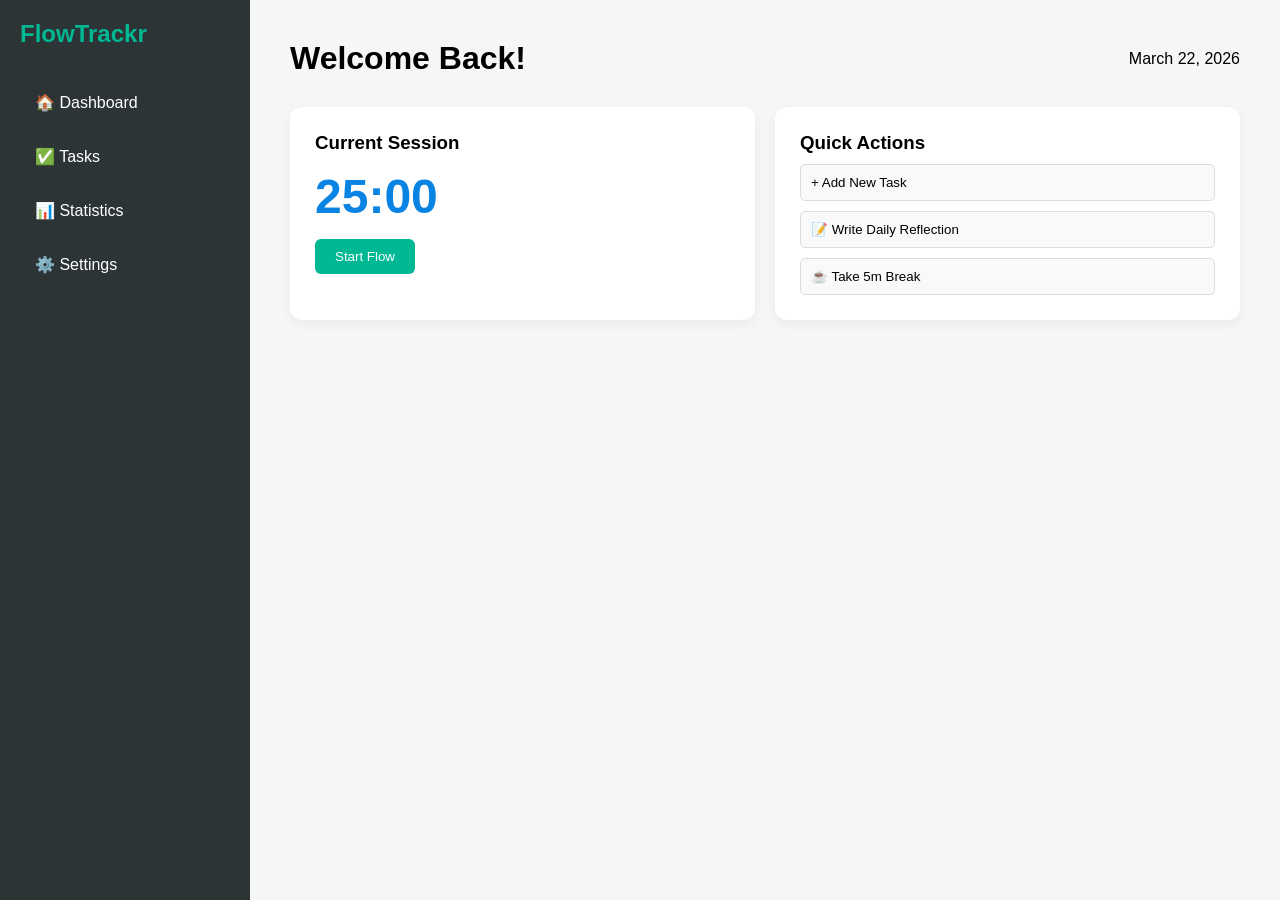
==== index.html @ 5ca07c94 "Revamp index.html with sidebar and new title Updated the title and modified the layout with a sideba" ====
<!DOCTYPE html>
<html lang="en">
<head>
    <meta charset="UTF-8">
    <meta name="viewport" content="width=device-width, initial-scale=1.0">
    <title>FlowTrackr Dashboard</title>
    <style>
        * { box-sizing: border-box; margin: 0; padding: 0; }
        body { font-family: 'Inter', sans-serif; background: #f4f7f6; display: flex; height: 100vh; }

        /* Sidebar Layout */
        .sidebar { width: 250px; background: #2d3436; color: white; padding: 20px; display: flex; flex-direction: column; }
        .sidebar h2 { margin-bottom: 30px; font-size: 1.5rem; color: #00b894; }
        .nav-item { padding: 15px; cursor: pointer; border-radius: 8px; transition: 0.3s; margin-bottom: 5px; }
        .nav-item:hover { background: #4b5557; }

        /* Main Content Area */
        .main-content { flex: 1; padding: 40px; overflow-y: auto; }
        .header { display: flex; justify-content: space-between; align-items: center; margin-bottom: 30px; }
        
        /* Dashboard Grid (The Cards) */
        .grid { display: grid; grid-template-columns: repeat(auto-fit, minmax(300px, 1fr)); gap: 20px; }
        .card { background: white; padding: 25px; border-radius: 12px; box-shadow: 0 4px 12px rgba(0,0,0,0.05); }
        
        /* Components */
        .timer-val { font-size: 3rem; font-weight: bold; color: #0984e3; margin: 15px 0; }
        .btn { background: #00b894; color: white; border: none; padding: 10px 20px; border-radius: 6px; cursor: pointer; }
        .quick-action { display: block; width: 100%; text-align: left; padding: 10px; margin-top: 10px; background: #f9f9f9; border: 1px solid #ddd; border-radius: 5px; cursor: pointer; }
    </style>
</head>
<body>

    <div class="sidebar">
        <h2>FlowTrackr</h2>
        <div class="nav-item">🏠 Dashboard</div>
        <div class="nav-item">✅ Tasks</div>
        <div class="nav-item">📊 Statistics</div>
        <div class="nav-item">⚙️ Settings</div>
    </div>

    <div class="main-content">
        <div class="header">
            <h1>Welcome Back!</h1>
            <span>March 22, 2026</span>
        </div>

        <div class="grid">
            <div class="card">
                <h3>Current Session</h3>
                <div class="timer-val" id="timer">25:00</div>
                <button class="btn" onclick="startTimer()">Start Flow</button>
            </div>

            <div class="card">
                <h3>Quick Actions</h3>
                <button class="quick-action">+ Add New Task</button>
                <button class="quick-action">📝 Write Daily Reflection</button>
                <button class="quick-action">☕ Take 5m Break</button>
            </div>
        </div>
    </div>

    <script>
        function startTimer() {
            let timeLeft = 25 * 60;
            const display = document.getElementById('timer');
            const countdown = setInterval(() => {
                let minutes = Math.floor(timeLeft / 60);
                let seconds = timeLeft % 60;
                display.innerHTML = `${minutes}:${seconds < 10 ? '0' : ''}${seconds}`;
                if (timeLeft <= 0) { clearInterval(countdown); alert("Done!"); }
                timeLeft--;
            }, 1000);
        }
    </script>
</body>
</html>
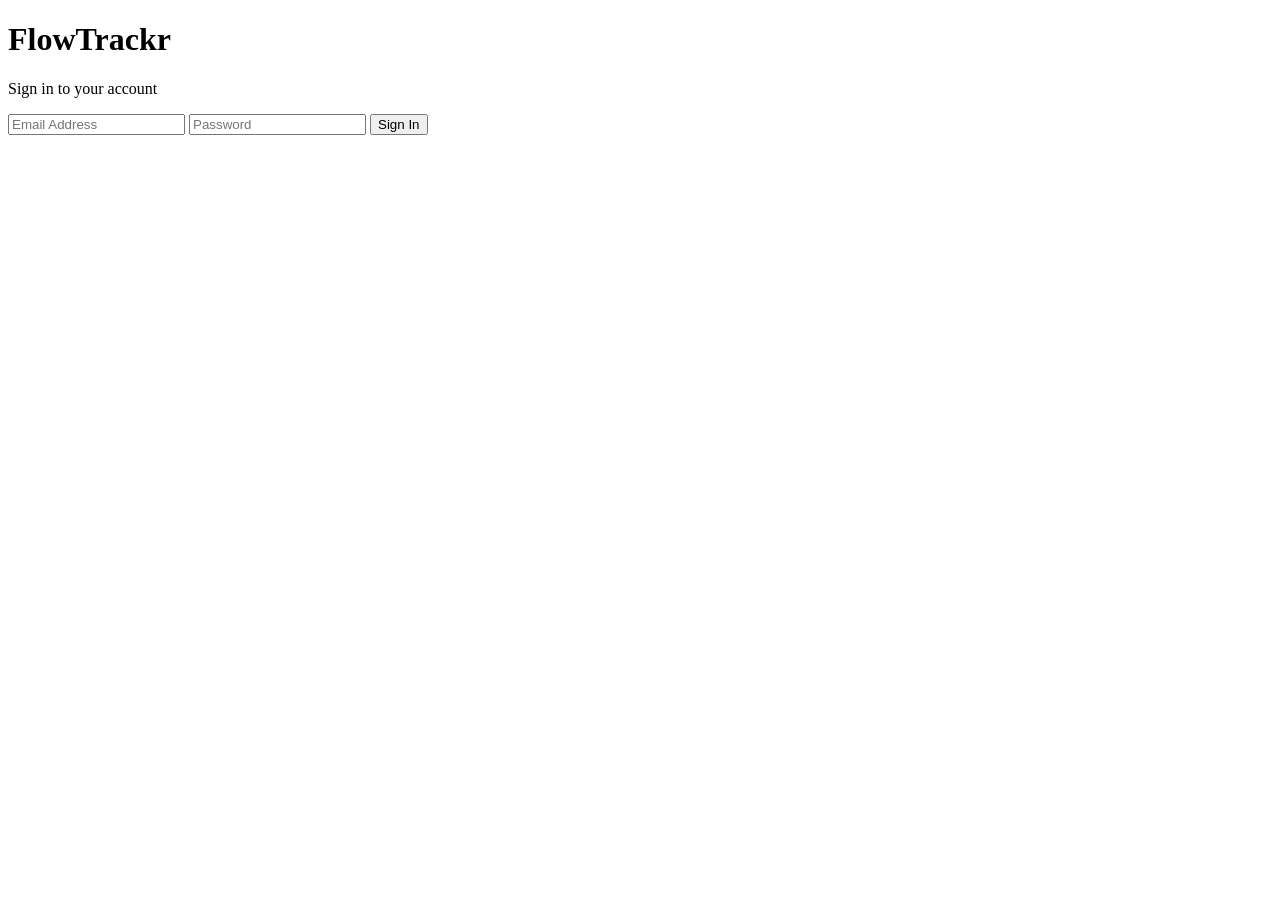
==== commit 2454fe07: "Refactor index.html for login page structure" ====
--- a/index.html
+++ b/index.html
@@ -2,75 +2,36 @@
 <html lang="en">
 <head>
     <meta charset="UTF-8">
-    <meta name="viewport" content="width=device-width, initial-scale=1.0">
-    <title>FlowTrackr Dashboard</title>
-    <style>
-        * { box-sizing: border-box; margin: 0; padding: 0; }
-        body { font-family: 'Inter', sans-serif; background: #f4f7f6; display: flex; height: 100vh; }
-
-        /* Sidebar Layout */
-        .sidebar { width: 250px; background: #2d3436; color: white; padding: 20px; display: flex; flex-direction: column; }
-        .sidebar h2 { margin-bottom: 30px; font-size: 1.5rem; color: #00b894; }
-        .nav-item { padding: 15px; cursor: pointer; border-radius: 8px; transition: 0.3s; margin-bottom: 5px; }
-        .nav-item:hover { background: #4b5557; }
-
-        /* Main Content Area */
-        .main-content { flex: 1; padding: 40px; overflow-y: auto; }
-        .header { display: flex; justify-content: space-between; align-items: center; margin-bottom: 30px; }
-        
-        /* Dashboard Grid (The Cards) */
-        .grid { display: grid; grid-template-columns: repeat(auto-fit, minmax(300px, 1fr)); gap: 20px; }
-        .card { background: white; padding: 25px; border-radius: 12px; box-shadow: 0 4px 12px rgba(0,0,0,0.05); }
-        
-        /* Components */
-        .timer-val { font-size: 3rem; font-weight: bold; color: #0984e3; margin: 15px 0; }
-        .btn { background: #00b894; color: white; border: none; padding: 10px 20px; border-radius: 6px; cursor: pointer; }
-        .quick-action { display: block; width: 100%; text-align: left; padding: 10px; margin-top: 10px; background: #f9f9f9; border: 1px solid #ddd; border-radius: 5px; cursor: pointer; }
-    </style>
+    <title>FlowTrackr | Login</title>
+    <link rel="stylesheet" href="style.css">
 </head>
-<body>
-
-    <div class="sidebar">
-        <h2>FlowTrackr</h2>
-        <div class="nav-item">🏠 Dashboard</div>
-        <div class="nav-item">✅ Tasks</div>
-        <div class="nav-item">📊 Statistics</div>
-        <div class="nav-item">⚙️ Settings</div>
-    </div>
-
-    <div class="main-content">
-        <div class="header">
-            <h1>Welcome Back!</h1>
-            <span>March 22, 2026</span>
-        </div>
-
-        <div class="grid">
-            <div class="card">
-                <h3>Current Session</h3>
-                <div class="timer-val" id="timer">25:00</div>
-                <button class="btn" onclick="startTimer()">Start Flow</button>
-            </div>
-
-            <div class="card">
-                <h3>Quick Actions</h3>
-                <button class="quick-action">+ Add New Task</button>
-                <button class="quick-action">📝 Write Daily Reflection</button>
-                <button class="quick-action">☕ Take 5m Break</button>
-            </div>
+<body class="auth-body">
+    <div id="auth-overlay">
+        <div class="auth-card">
+            <h1>FlowTrackr</h1>
+            <p>Sign in to your account</p>
+            <input type="email" id="email" class="auth-input" placeholder="Email Address">
+            <input type="password" id="password" class="auth-input" placeholder="Password">
+            <button class="auth-btn" onclick="login()">Sign In</button>
         </div>
     </div>
 
     <script>
-        function startTimer() {
-            let timeLeft = 25 * 60;
-            const display = document.getElementById('timer');
-            const countdown = setInterval(() => {
-                let minutes = Math.floor(timeLeft / 60);
-                let seconds = timeLeft % 60;
-                display.innerHTML = `${minutes}:${seconds < 10 ? '0' : ''}${seconds}`;
-                if (timeLeft <= 0) { clearInterval(countdown); alert("Done!"); }
-                timeLeft--;
-            }, 1000);
+        function login() {
+            const email = document.getElementById('email').value;
+            if(email.includes('@')) {
+                const name = email.split('@')[0];
+                const formattedName = name.charAt(0).toUpperCase() + name.slice(1);
+                
+                // Save name to browser memory
+                localStorage.setItem('userName', formattedName);
+                localStorage.setItem('userEmail', email);
+                
+                // Go to dashboard
+                window.location.href = "dashboard.html";
+            } else {
+                alert("Please enter a valid email");
+            }
         }
     </script>
 </body>
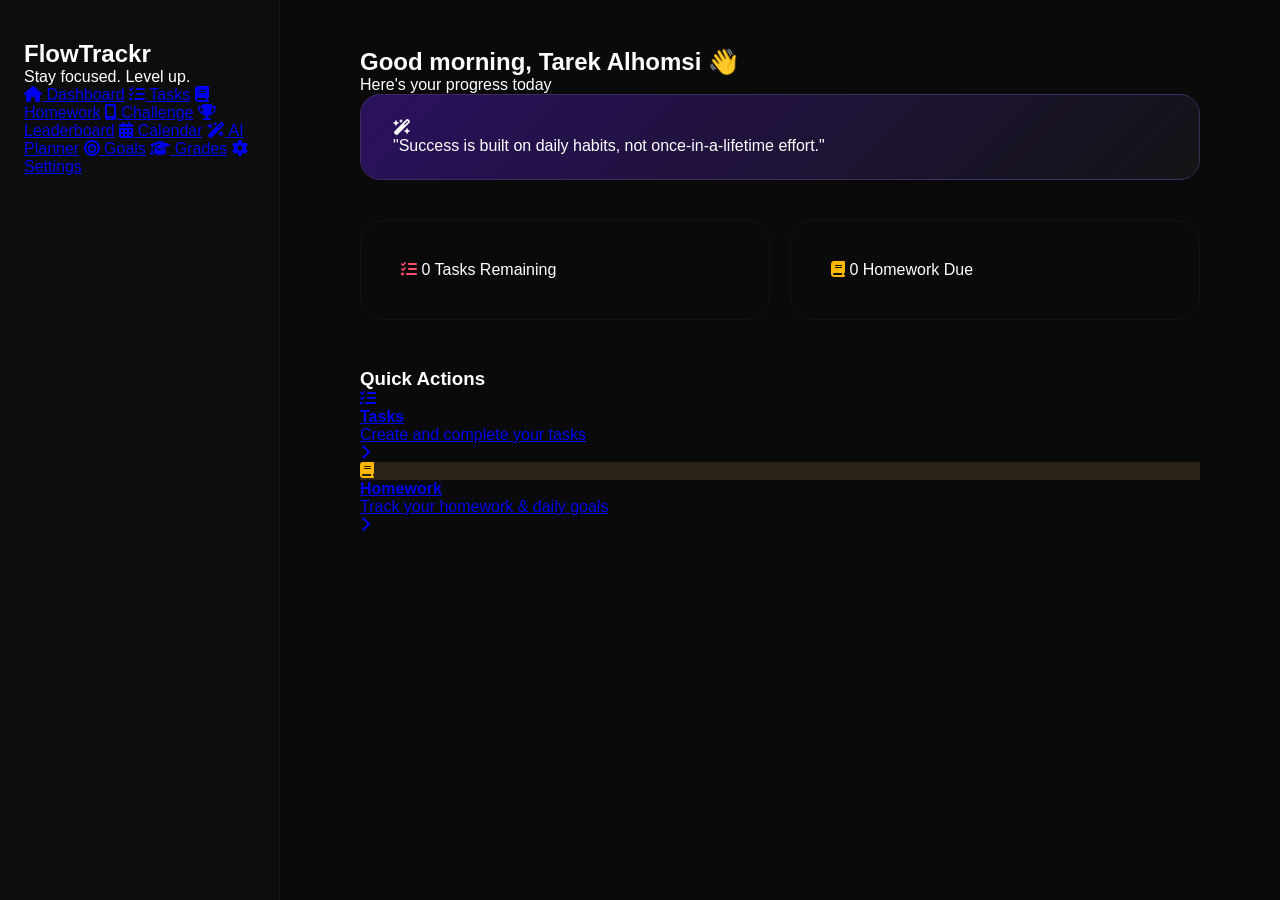
==== commit c598af10: "Update index.html" ====
--- a/index.html
+++ b/index.html
@@ -2,37 +2,76 @@
 <html lang="en">
 <head>
     <meta charset="UTF-8">
-    <title>FlowTrackr | Login</title>
+    <meta name="viewport" content="width=device-width, initial-scale=1.0">
+    <title>FlowTrackr | Dashboard</title>
     <link rel="stylesheet" href="style.css">
+    <link rel="stylesheet" href="https://cdnjs.cloudflare.com/ajax/libs/font-awesome/6.4.0/css/all.min.css">
 </head>
-<body class="auth-body">
-    <div id="auth-overlay">
-        <div class="auth-card">
+<body>
+
+    <nav>
+        <div class="logo-area">
             <h1>FlowTrackr</h1>
-            <p>Sign in to your account</p>
-            <input type="email" id="email" class="auth-input" placeholder="Email Address">
-            <input type="password" id="password" class="auth-input" placeholder="Password">
-            <button class="auth-btn" onclick="login()">Sign In</button>
+            <p>Stay focused. Level up.</p>
         </div>
-    </div>
+        <div class="nav-links">
+            <a href="index.html" class="nav-item active"><i class="fa-solid fa-house"></i> Dashboard</a>
+            <a href="tasks.html" class="nav-item"><i class="fa-solid fa-list-check"></i> Tasks</a>
+            <a href="homework.html" class="nav-item"><i class="fa-solid fa-book"></i> Homework</a>
+            <a href="challenge.html" class="nav-item"><i class="fa-solid fa-mobile-screen"></i> Challenge</a>
+            <a href="leaderboard.html" class="nav-item"><i class="fa-solid fa-trophy"></i> Leaderboard</a>
+            <a href="calendar.html" class="nav-item"><i class="fa-solid fa-calendar-days"></i> Calendar</a>
+            <a href="planner.html" class="nav-item"><i class="fa-solid fa-wand-magic-sparkles"></i> AI Planner</a>
+            <a href="goals.html" class="nav-item"><i class="fa-solid fa-bullseye"></i> Goals</a>
+            <a href="grades.html" class="nav-item"><i class="fa-solid fa-graduation-cap"></i> Grades</a>
+            <a href="settings.html" class="nav-item"><i class="fa-solid fa-gear"></i> Settings</a>
+        </div>
+    </nav>
 
-    <script>
-        function login() {
-            const email = document.getElementById('email').value;
-            if(email.includes('@')) {
-                const name = email.split('@')[0];
-                const formattedName = name.charAt(0).toUpperCase() + name.slice(1);
-                
-                // Save name to browser memory
-                localStorage.setItem('userName', formattedName);
-                localStorage.setItem('userEmail', email);
-                
-                // Go to dashboard
-                window.location.href = "dashboard.html";
-            } else {
-                alert("Please enter a valid email");
-            }
-        }
-    </script>
+    <main>
+        <div class="greeting">
+            <h2>Good morning, Tarek Alhomsi 👋</h2>
+            <p>Here's your progress today</p>
+        </div>
+
+        <div class="quote-banner">
+            <i class="fa-solid fa-wand-magic-sparkles"></i>
+            <p>"Success is built on daily habits, not once-in-a-lifetime effort."</p>
+        </div>
+
+        <div class="stats-grid">
+            <div class="stat-card">
+                <i class="fa-solid fa-list-check" style="color: #ff4d6d;"></i>
+                <span class="count">0</span>
+                <span class="label">Tasks Remaining</span>
+            </div>
+            <div class="stat-card homework">
+                <i class="fa-solid fa-book" style="color: #ffb703;"></i>
+                <span class="count">0</span>
+                <span class="label">Homework Due</span>
+            </div>
+        </div>
+
+        <h3 class="section-title">Quick Actions</h3>
+        
+        <a href="tasks.html" class="action-item">
+            <div class="action-icon"><i class="fa-solid fa-list-check"></i></div>
+            <div class="action-info">
+                <h4>Tasks</h4>
+                <p>Create and complete your tasks</p>
+            </div>
+            <i class="fa-solid fa-chevron-right chevron"></i>
+        </a>
+
+        <a href="homework.html" class="action-item">
+            <div class="action-icon" style="background: #2a2216; color: #ffb703;"><i class="fa-solid fa-book"></i></div>
+            <div class="action-info">
+                <h4>Homework</h4>
+                <p>Track your homework & daily goals</p>
+            </div>
+            <i class="fa-solid fa-chevron-right chevron"></i>
+        </a>
+    </main>
+
 </body>
 </html>
--- a/style.css
+++ b/style.css
@@ -0,0 +1,77 @@
+:root {
+    --bg-body: #0a0a0b;
+    --bg-card: #141415;
+    --sidebar-bg: #0d0d0e;
+    --border-primary: rgba(255, 255, 255, 0.04);
+    --text-main: #ffffff;
+    --text-dim: #94949a;
+    --accent-purple: #9d7cff;
+    --accent-pink: #ff4d6d;
+    --accent-orange: #ffb703;
+    --quote-gradient: linear-gradient(135deg, #2a115e 0%, #141415 100%);
+    --task-card-gradient: linear-gradient(135deg, #401220 0%, #141415 100%);
+    --hw-card-gradient: linear-gradient(135deg, #3d240a 0%, #141415 100%);
+}
+
+* { margin: 0; padding: 0; box-sizing: border-box; }
+body { 
+    background-color: var(--bg-body); 
+    color: var(--text-main); 
+    font-family: 'Plus Jakarta Sans', sans-serif; 
+    display: flex; 
+    height: 100vh;
+}
+
+/* SIDEBAR */
+nav {
+    width: 280px;
+    background-color: var(--sidebar-bg);
+    border-right: 1px solid var(--border-primary);
+    padding: 2.5rem 1.5rem;
+    display: flex;
+    flex-direction: column;
+}
+
+.nav-link {
+    display: flex;
+    align-items: center;
+    padding: 14px 18px;
+    margin-bottom: 6px;
+    border-radius: 14px;
+    color: var(--text-dim);
+    text-decoration: none;
+    font-weight: 600;
+}
+
+.nav-link.active {
+    background-color: rgba(157, 124, 255, 0.1);
+    color: var(--accent-purple);
+    border: 1px solid rgba(157, 124, 255, 0.2);
+}
+
+/* MAIN CONTENT */
+main { flex-grow: 1; padding: 3rem 5rem; overflow-y: auto; }
+
+.quote-banner {
+    background: var(--quote-gradient);
+    padding: 1.5rem 2rem;
+    border-radius: 20px;
+    border: 1px solid #3d2b5d;
+    margin-bottom: 2.5rem;
+}
+
+.stats-grid {
+    display: grid;
+    grid-template-columns: 1fr 1fr;
+    gap: 20px;
+    margin-bottom: 3rem;
+}
+
+.stat-card {
+    padding: 2.5rem;
+    border-radius: 24px;
+    border: 1px solid var(--border-primary);
+}
+
+.card-tasks { background: var(--task-card-gradient); }
+.card-homework { background: var(--hw-card-gradient); }
